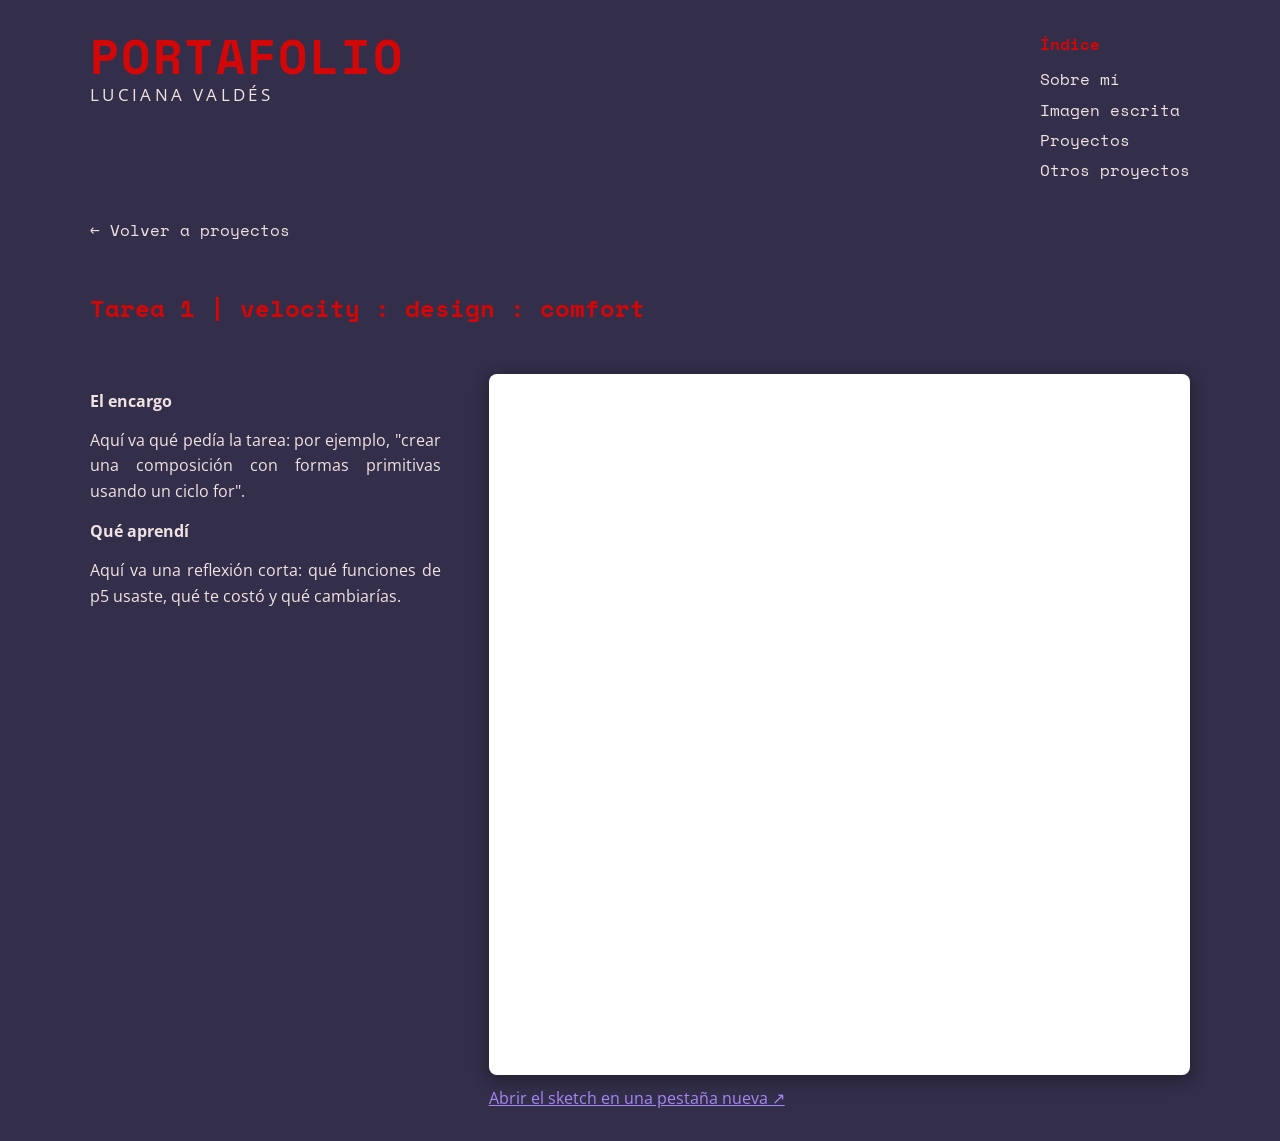
==== tareas/tarea1.html @ fdceca78 "Primera version del portafolio" ====
<!DOCTYPE html>
<html lang="es">

<head>
    <meta charset="UTF-8">
    <meta name="viewport" content="width=device-width, initial-scale=1.0">
    <title>Tarea 1 | Portafolio Luciana Valdés</title>
    <!-- "../" sube una carpeta: estamos en /tareas, y style.css está en la raíz -->
    <link rel="stylesheet" href="../style.css">
</head>

<body>

    <!-- Encabezado: el mismo título del index, para que se sienta parte del mismo sitio -->
    <header>
        <h1>
            Portafolio
            <span class="autora">Luciana Valdés</span>
        </h1>

        <!-- Mismo índice del inicio, pero con "../index.html" delante:
             primero vuelve a la página principal y después baja a la sección -->
        <nav class="indice">
            <h2>Índice</h2>
            <ul>
                <li><a href="../index.html#sobre-mi">Sobre mí</a></li>
                <li><a href="../index.html#imagen-escrita">Imagen escrita</a></li>
                <li><a href="../index.html#proyectos">Proyectos</a></li>
                <li><a href="../index.html#otros-proyectos">Otros proyectos</a></li>
            </ul>
        </nav>
    </header>

    <!-- main = el contenido principal y único de esta página -->
    <main class="tarea">

        <!-- Enlace de vuelta al inicio (también usa "../") -->
        <a class="volver" href="../index.html">← Volver a proyectos</a>

        <h2>Tarea 1 | velocity : design : comfort</h2>

        <!-- Sección 1: texto sobre el encargo -->
        <section class="tarea-info">
            <h3>El encargo</h3>
            <p>
                Aquí va qué pedía la tarea: por ejemplo, "crear una composición con formas
                primitivas usando un ciclo for".
            </p>

            <h3>Qué aprendí</h3>
            <p>
                Aquí va una reflexión corta: qué funciones de p5 usaste, qué te costó
                y qué cambiarías.
            </p>
        </section>

        <!-- Sección 2: el sketch embebido -->
        <section class="tarea-sketch">
            <!--
                iframe = una "ventana" que muestra otra página dentro de esta.
                El src se obtiene en el editor de p5: Share → Embed (o Present / Full Screen).
                title describe el contenido para lectores de pantalla.
            -->
            <iframe src="https://editor.p5js.org/luciana.valdes.r/full/QO-Udopag" title="Sketch de p5.js: velocity : design : comfort">
            </iframe>

            <!-- Enlace alternativo por si el iframe no carga -->
            <a href="https://editor.p5js.org/luciana.valdes.r/full/QO-Udopag" target="_blank">
                Abrir el sketch en una pestaña nueva ↗
            </a>
        </section>

    </main>

</body>

</html>
---- style.css ----
@import url('https://fonts.googleapis.com/css2?family=Space+Mono:ital,wght@0,400;0,700;1,400;1,700&display=swap');
@import url('https://fonts.googleapis.com/css2?family=Open+Sans:ital,wght@0,300..800;1,300..800&display=swap');

/* --- Estilos Generales --- */
html {
    scroll-behavior: smooth; /* Los links del índice bajan suave en vez de saltar */
}

body {
    font-family: sans-serif;
    max-width: 1100px; /* En pantallas muy anchas el contenido no se estira de más */
    margin: 0 auto; /* auto a los lados = centrado */
    padding: 2em 70px;
    background-color: #332e49;
    color: #f0e3e3;
}


h1, h2 {
    font-family: 'Space Mono';
    color: #d30707;
}

h3{
    font-family: 'Open Sans';
    font-size: 1em;
}

p {
    font-family: 'Open Sans';
    line-height: 1.6;
    text-align: justify;
}


/* --- Encabezado: título a la izquierda, índice a la derecha --- */
header {
    display: flex;
    justify-content: space-between; /* Empuja los dos hijos a los extremos */
    align-items: flex-start;
    gap: 2em;
    padding-bottom: 2em;
}

header h1 {
    margin: 0;
    font-size: 3em;
    line-height: 1;
    text-transform: uppercase;
    letter-spacing: 0.05em;
}

.autora {
    display: block; /* El span es "inline": así baja a su propia línea */
    margin-top: 0.4em;
    font-family: 'Open Sans';
    font-size: 0.35em;
    font-weight: 400;
    letter-spacing: 0.2em;
    color: #f0e3e3;
}

.indice h2 {
    margin: 0 0 0.5em;
    font-size: 1em;
}

.indice ul {
    list-style: none; /* Quita los puntos de la lista */
    margin: 0;
    padding: 0;
}

.indice a {
    display: inline-block;
    padding: 0.2em 0;
    font-family: 'Space Mono';
    color: #f0e3e3;
    text-decoration: none;
    transition: color 0.2s, transform 0.2s;
}

.indice a:hover {
    color: #a588f4;
    transform: translateX(6px); /* Se corre un poco a la derecha */
}


/* --- Secciones --- */
.seccion {
    padding: 2em 0;
    border-top: 1px solid rgba(240, 227, 227, 0.2); /* Línea suave que separa secciones */
    scroll-margin-top: 1em; /* Deja aire arriba al llegar desde el índice */
}

/* Placeholder: recuadro punteado que marca dónde va una imagen */
.placeholder {
    display: flex;
    justify-content: center;
    align-items: center;
    border: 2px dashed rgba(240, 227, 227, 0.5);
    border-radius: 8px;
    color: rgba(240, 227, 227, 0.7);
    font-family: 'Space Mono';
    text-align: center;
}

/* Sobre mí: texto | foto */
.sobre-mi-contenido {
    display: grid;
    grid-template-columns: 2fr 1fr;
    gap: 3em;
    align-items: center;
}

.placeholder.foto {
    aspect-ratio: 1 / 1; /* Cuadrada, como en el boceto */
}

/* Imagen escrita: dos columnas de texto */
.dos-columnas {
    display: grid;
    grid-template-columns: 1fr 1fr;
    gap: 3em;
}


/* --- Galería de Proyectos --- */
.galeria {
    display: grid;
    /* Define 3 columnas de igual tamaño: 6 cartas = 2 filas de 3 */
    grid-template-columns: repeat(3, 1fr);
    gap: 1.5em; /* Espacio entre las tarjetas */
    max-width: 760px; /* Así las cartas 5:7 no quedan gigantes */
    margin: 0 auto; /* auto a los lados reparte el espacio sobrante: la galería queda centrada */
}


/* --- Otros proyectos --- */
.otros-galeria {
    display: grid;
    grid-template-columns: repeat(3, 1fr);
    gap: 1.5em;
}

.otro-proyecto a {
    display: block;
    color: inherit;
    text-decoration: none;
    transition: transform 0.3s;
}

.otro-proyecto a:hover {
    transform: translateY(-6px); /* Se levanta un poco */
}

.otro-proyecto .placeholder {
    aspect-ratio: 4 / 3;
    transition: border-color 0.3s, background-color 0.3s;
}

.otro-proyecto a:hover .placeholder {
    border-color: #a588f4;
    background-color: rgba(165, 136, 244, 0.1);
}

.otro-proyecto h3 {
    margin: 0.6em 0 0;
}

/* Botón a la wiki general (es un link con forma de botón) */
.boton {
    display: inline-block;
    margin-top: 2em;
    padding: 15px 45px;
    border-radius: 50px;
    background-color: #a588f4;
    color: #000;
    font-family: 'Space Mono';
    text-decoration: none;
    transition: background-color 0.2s, color 0.2s;
}

.boton:hover {
    background-color: #000;
    color: white;
}

/* --- Tarjetas Individuales (cartas que se dan vuelta) --- */
.tarjeta {
    /* "Distancia de la cámara": sin esto el giro se ve plano, no en 3D */
    perspective: 800px;
    /* OJO: aquí no puede ir overflow: hidden, porque aplana el efecto 3D */
}

.tarjeta a {
    /* El ancla es la carta que gira, con sus dos caras adentro */
    display: grid; /* Grid para apilar las dos caras en la misma celda */
    width: 100%;
    /* Misma proporción que "back card.png" (750 x 1050 px = 5:7): el alto se calcula solo a partir del ancho */
    aspect-ratio: 5 / 7;
    text-decoration: none;
    color: inherit;
    transform-style: preserve-3d; /* Los hijos (las caras) viven en el mismo espacio 3D */
    transition: transform 0.6s ease-in-out;
    /* OJO: aquí tampoco puede ir filter, porque también aplana el efecto 3D */
}

/* La clase "volteada" la pone y la quita script.js (al pasar el mouse, y 3s después de quitarlo).
   CSS no puede "recordar" que el mouse pasó: por eso ese tiempo lo lleva JavaScript */
.tarjeta.volteada a {
    transform: rotateY(180deg);
}

/* Lo común a las dos caras */
.cara {
    grid-area: 1 / 1; /* Ambas caras en la fila 1, columna 1: una encima de la otra */
    background-color: rgb(255, 255, 255);
    border-radius: 8px;
    box-shadow: 0 2px 5px rgba(0,0,0,0.1);
    overflow: hidden; /* Ahora sí: recorta la imagen dentro de cada cara */
    backface-visibility: hidden; /* Cuando una cara queda de espaldas, no se ve */
    -webkit-backface-visibility: hidden; /* Lo mismo para Safari */
}

/* Dorso: lo que se ve con la carta boca abajo (igual en todas, como un mazo real).
   Está vacío en el HTML: se estira para llenar la celda, cuyo tamaño viene del aspect-ratio del ancla */
.dorso {
    /* Imagen del dorso. La ruta es relativa a style.css, no al HTML.
       Va entre comillas porque el nombre del archivo tiene un espacio */
    background-image: url("assets/back card.png");
    background-size: cover; /* Llena toda la cara, recortando lo que sobre */
    background-position: center;
    border: 4px solid white;
}

/* Frente: parte girado, de espaldas, y queda de frente cuando el ancla gira otros 180° */
.frente {
    transform: rotateY(180deg);
    position: relative; /* Punto de referencia para el título con position: absolute */
}

.tarjeta img {
    /* La imagen ocupa la carta completa. Como también es 5:7, cover no recorta nada */
    width: 100%;
    height: 100%;
    object-fit: cover;
    display: block; /* Elimina espacios en blanco debajo de la imagen */
}

.tarjeta h3 {
    /* El título "flota" sobre la imagen, pegado abajo */
    position: absolute;
    left: 0;
    right: 0;
    bottom: 0;
    margin: 0;
    padding: 2em 0.6em 0.6em; /* Aire a los lados: los nombres largos ocupan dos líneas */
    text-align: center;
    color: white;
    /* Degradado de transparente a negro: oscurece solo la parte baja para que el texto se lea */
    background: linear-gradient(transparent, rgba(0,0,0,0.8));
    text-shadow: 0 1px 3px rgba(0,0,0,0.6);
}

/* "Tarea 1", "Encargo Final"...: etiqueta pequeña sobre el nombre */
.tarjeta h3 .etiqueta {
    display: block;
    font-family: 'Space Mono';
    font-size: 0.75em;
    font-weight: 400;
    letter-spacing: 0.1em;
    text-transform: uppercase;
    opacity: 0.8;
}


/* --- Pantallas táctiles (sin mouse no hay hover): las cartas ya parten dadas vuelta --- */
@media (hover: none) {
    .tarjeta a {
        transform: rotateY(180deg);
    }
}


/* --- Página de tarea (tareas/tareaN.html) --- */
.tarea {
    display: grid;
    /* Columna de texto angosta + columna ancha para el sketch */
    grid-template-columns: 1fr 2fr;
    gap: 3em;
}

.tarea .volver,
.tarea h2 {
    /* Ocupan las dos columnas completas (de la línea 1 a la última) */
    grid-column: 1 / -1;
    margin: 0;
}

.volver {
    font-family: 'Space Mono';
    color: #f0e3e3; /* Mismo color claro del texto, para que se lea sobre el fondo oscuro */
    text-decoration: none;
    transition: color 0.2s;
}

.volver:hover {
    color: #a588f4;
}

.tarea-info p {
    font-family: 'Open Sans';
    line-height: 1.6;
}

.tarea-sketch iframe {
    width: 100%;
    aspect-ratio: 1 / 1; /* Mantiene el iframe cuadrado aunque cambie el ancho */
    border: none;
    border-radius: 8px;
    box-shadow: 0 4px 16px rgba(0,0,0,0.4); /* Sombra más fuerte: sobre fondo oscuro la suave no se notaba */
    background-color: white;
}

.tarea-sketch a {
    display: inline-block;
    margin-top: 0.5em;
    font-family: 'Open Sans';
    color: #a588f4; /* Morado del sitio: se lee sobre el fondo oscuro y se reconoce como link */
}

.tarea-sketch a:hover {
    color: #f0e3e3;
}

/* Página de tarea en una sola columna (texto arriba, sketch abajo) */
.tarea-ancha {
    grid-template-columns: 1fr;
}

/* Sketch de tamaño fijo: usa el width y height del HTML en vez de 100% y cuadrado */
.sketch-fijo {
    overflow-x: auto; /* En pantallas angostas se desplaza de lado en vez de cortarse */
}

.sketch-fijo iframe {
    width: 800px;
    height: 842px;
    aspect-ratio: auto;
    display: block;
}


/* --- Media Query para pantallas pequeñas --- */
@media (max-width: 900px) {
    
    /* Ajusta los márgenes del body para aprovechar el espacio */
    body {
        padding: 1em 20px;
    }

    /* El índice baja y queda debajo del título */
    header {
        flex-direction: column;
    }

    header h1 {
        font-size: 2.2em;
    }

    /* Sobre mí e Imagen escrita pasan a una columna */
    .sobre-mi-contenido,
    .dos-columnas {
        grid-template-columns: 1fr;
    }

    .placeholder.foto {
        max-width: 300px;
    }

    .otros-galeria {
        grid-template-columns: repeat(2, 1fr);
    }

    /* La galería pasa a 2 columnas: con 1 sola, cada carta 5:7 quedaría altísima */
    .galeria {
        grid-template-columns: repeat(2, 1fr);
    }

    /* La página de tarea también pasa a una columna: texto arriba, sketch abajo */
    .tarea {
        grid-template-columns: 1fr;
    }
}
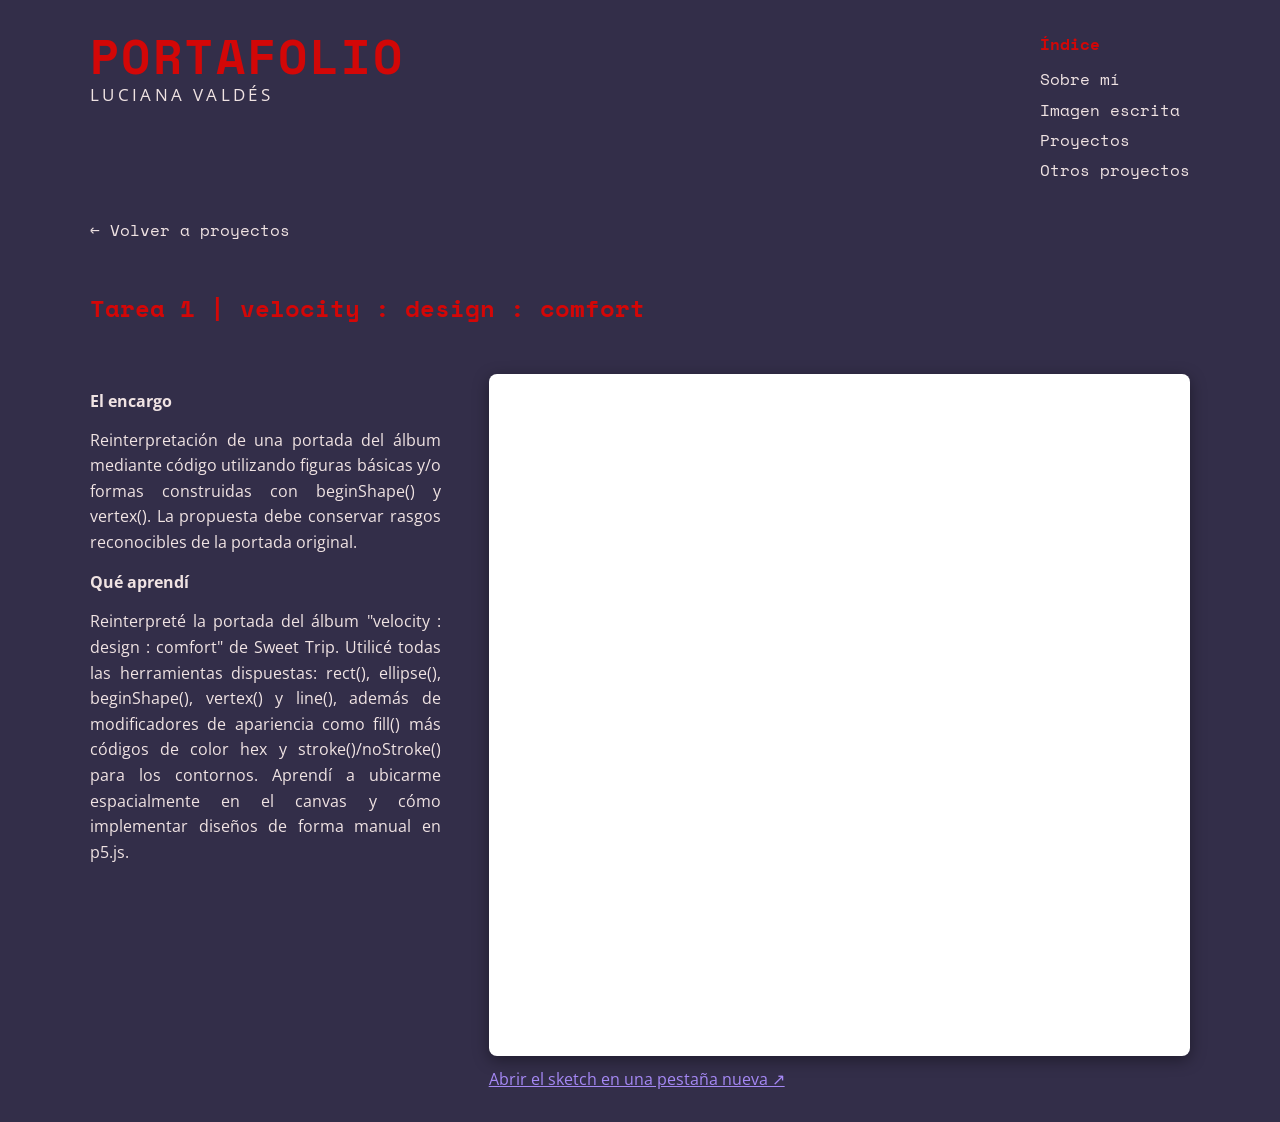
==== commit 94f96d35: "Avance en el texto" ====
--- a/tareas/tarea1.html
+++ b/tareas/tarea1.html
@@ -43,14 +43,15 @@
         <section class="tarea-info">
             <h3>El encargo</h3>
             <p>
-                Aquí va qué pedía la tarea: por ejemplo, "crear una composición con formas
-                primitivas usando un ciclo for".
+                Reinterpretación de una portada del álbum mediante código utilizando figuras básicas 
+                y/o formas construidas con beginShape() y vertex(). La propuesta debe conservar rasgos reconocibles de la portada original. 
             </p>
 
             <h3>Qué aprendí</h3>
             <p>
-                Aquí va una reflexión corta: qué funciones de p5 usaste, qué te costó
-                y qué cambiarías.
+                Reinterpreté la portada del álbum "velocity : design : comfort" de Sweet Trip. Utilicé todas las herramientas dispuestas: rect(), ellipse(), beginShape(), vertex() y line(), además de modificadores de apariencia 
+                como fill() más códigos de color hex y stroke()/noStroke() para los contornos. Aprendí a ubicarme espacialmente en el canvas y cómo implementar
+                diseños de forma manual en p5.js.
             </p>
         </section>
 
@@ -61,7 +62,7 @@
                 El src se obtiene en el editor de p5: Share → Embed (o Present / Full Screen).
                 title describe el contenido para lectores de pantalla.
             -->
-            <iframe src="https://editor.p5js.org/luciana.valdes.r/full/QO-Udopag" title="Sketch de p5.js: velocity : design : comfort">
+            <iframe src="https://editor.p5js.org/luciana.valdes.r/full/QO-Udopag" width="640" height="682" title="Sketch de p5.js: velocity : design : comfort">
             </iframe>
 
             <!-- Enlace alternativo por si el iframe no carga -->
--- a/style.css
+++ b/style.css
@@ -141,6 +141,8 @@
     display: grid;
     grid-template-columns: repeat(3, 1fr);
     gap: 1.5em;
+    max-width: 580px; /* Más angosta que la galería de cartas (760px): cada foto queda más chica que una carta */
+    margin: 0 auto; /* Centrada, igual que la galería de cartas */
 }
 
 .otro-proyecto a {
@@ -154,14 +156,21 @@
     transform: translateY(-6px); /* Se levanta un poco */
 }
 
-.otro-proyecto .placeholder {
-    aspect-ratio: 4 / 3;
-    transition: border-color 0.3s, background-color 0.3s;
-}
-
-.otro-proyecto a:hover .placeholder {
-    border-color: #a588f4;
-    background-color: rgba(165, 136, 244, 0.1);
+.otro-proyecto img {
+    display: block;
+    width: 100%;
+    /* Las 3 fotos tienen proporciones distintas: todas quedan en 3:4 (vertical) y cover recorta lo que sobra */
+    aspect-ratio: 3 / 4;
+    object-fit: cover;
+    border-radius: 8px;
+    box-shadow: 0 4px 12px rgba(0,0,0,0.4);
+    filter: grayscale(40%); /* Algo apagadas en reposo... */
+    transition: filter 0.3s, box-shadow 0.3s;
+}
+
+.otro-proyecto a:hover img {
+    filter: grayscale(0%); /* ...y a todo color al pasar el mouse */
+    box-shadow: 0 8px 20px rgba(0,0,0,0.5), 0 0 0 3px #a588f4; /* Sombra + contorno morado */
 }
 
 .otro-proyecto h3 {
@@ -275,6 +284,68 @@
 }
 
 
+/* --- Control de música (fijo en la esquina inferior derecha) --- */
+.control-musica {
+    position: fixed; /* Queda en el mismo lugar de la pantalla aunque se haga scroll */
+    right: 24px;
+    bottom: 24px;
+    z-index: 10; /* Por encima de las cartas */
+    display: flex;
+    align-items: center;
+    gap: 10px;
+}
+
+/* Slider de volumen: escondido (ancho 0 y transparente) hasta que el mouse entra al control */
+.volumen-musica {
+    width: 0;
+    opacity: 0;
+    margin: 0;
+    accent-color: #a588f4; /* Color del slider sin tener que dibujarlo a mano */
+    cursor: pointer;
+    transition: width 0.3s ease, opacity 0.3s ease;
+}
+
+/* El hover va en el contenedor (botón + slider): así el slider no desaparece al moverse hacia él.
+   :has(:focus-visible) lo muestra también al llegar con la tecla Tab, pero no lo deja
+   "pegado" abierto después de usarlo con el mouse (eso pasaría con :focus-within) */
+.control-musica:hover .volumen-musica,
+.control-musica:has(:focus-visible) .volumen-musica {
+    width: 120px;
+    opacity: 1;
+}
+
+.boton-musica {
+    flex-shrink: 0; /* El botón nunca se achica cuando aparece el slider */
+    width: 52px;
+    height: 52px;
+    border: none;
+    border-radius: 50%; /* Círculo */
+    background-color: #a588f4;
+    color: #000;
+    font-size: 1.5em;
+    cursor: pointer;
+    box-shadow: 0 4px 12px rgba(0,0,0,0.4);
+    opacity: 0.6; /* Pausado: más apagado */
+    transition: opacity 0.3s, transform 0.2s;
+}
+
+.boton-musica:hover {
+    opacity: 1;
+    transform: scale(1.1);
+}
+
+/* Sonando: color pleno y un "latido" suave que se repite */
+.boton-musica.sonando {
+    opacity: 1;
+    animation: latido 1.6s ease-in-out infinite;
+}
+
+@keyframes latido {
+    0%, 100% { box-shadow: 0 4px 12px rgba(0,0,0,0.4), 0 0 0 0 rgba(165, 136, 244, 0.6); }
+    50%      { box-shadow: 0 4px 12px rgba(0,0,0,0.4), 0 0 0 12px rgba(165, 136, 244, 0); }
+}
+
+
 /* --- Pantallas táctiles (sin mouse no hay hover): las cartas ya parten dadas vuelta --- */
 @media (hover: none) {
     .tarjeta a {
@@ -379,8 +450,9 @@
         max-width: 300px;
     }
 
+    /* Otros proyectos se mantiene en 3 columnas: así sigue siendo más chico que las cartas (que van en 2) */
     .otros-galeria {
-        grid-template-columns: repeat(2, 1fr);
+        gap: 0.8em;
     }
 
     /* La galería pasa a 2 columnas: con 1 sola, cada carta 5:7 quedaría altísima */
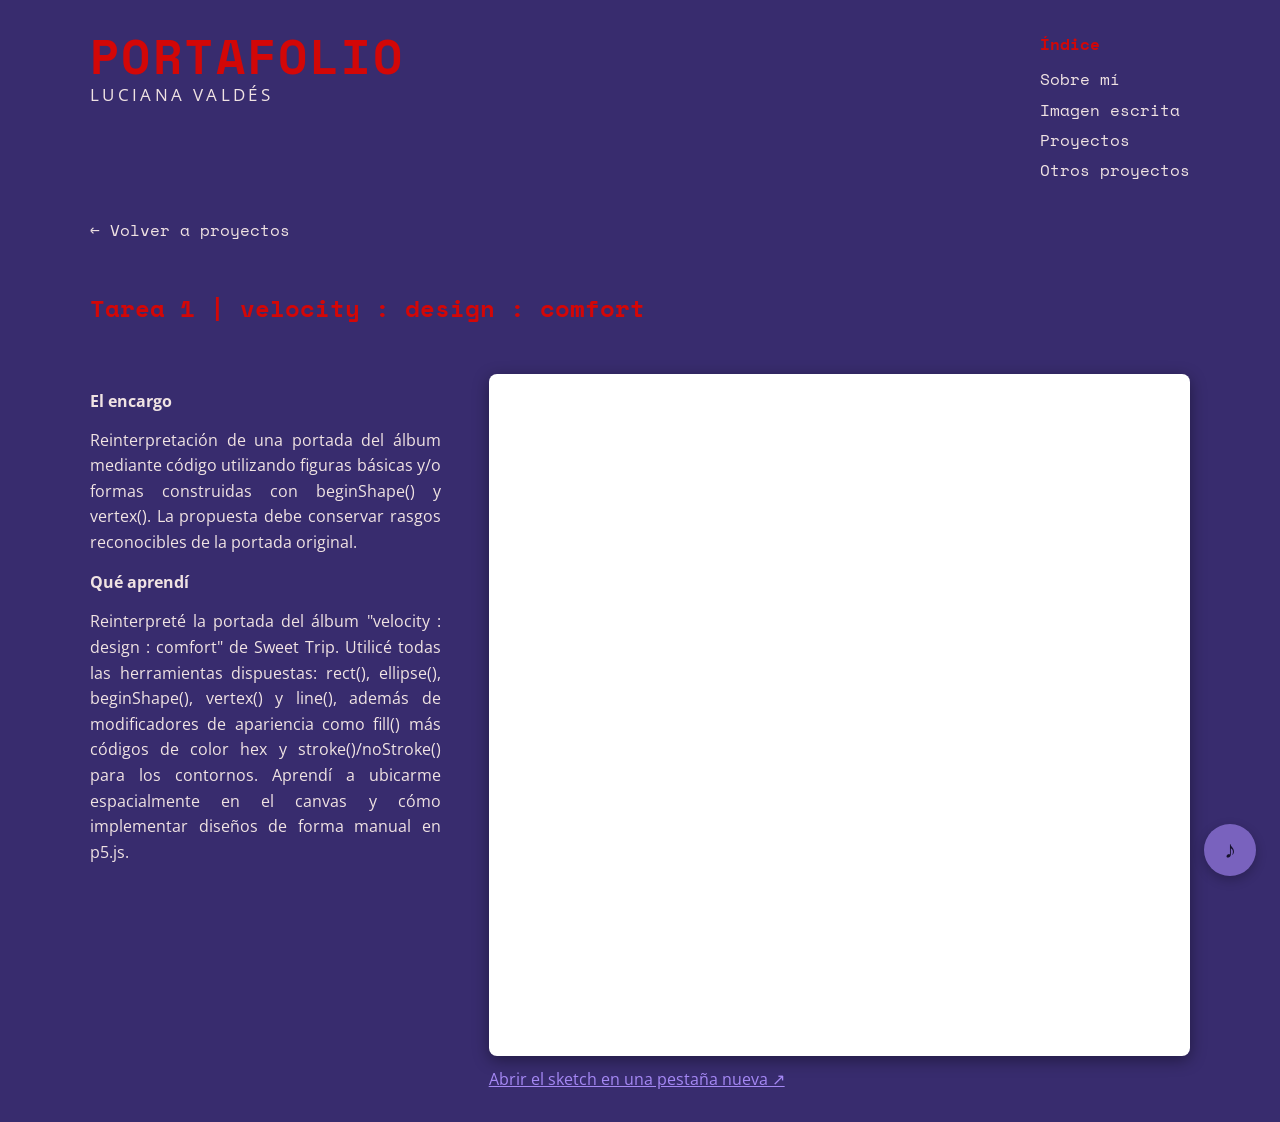
==== commit 818294d1: "Implementar navegación fluida SPA para música continua e ininterrumpida" ====
--- a/tareas/tarea1.html
+++ b/tareas/tarea1.html
@@ -73,6 +73,20 @@
 
     </main>
 
+    <!-- Música de fondo: permanece en el DOM y se sincroniza -->
+    <audio id="musica" src="../assets/Make Winter a Driving Song - Cerberus Shoal.mp3" loop preload="auto"></audio>
+
+    <!-- Control fijo de la música: botón para pausar/reanudar y, al pasar el mouse, el volumen -->
+    <div id="control-musica" class="control-musica">
+        <input id="volumen-musica" class="volumen-musica" type="range" min="0" max="1" step="0.05"
+            value="0.4" aria-label="Volumen de la música">
+        <button id="boton-musica" class="boton-musica" type="button" aria-pressed="false"
+            aria-label="Reproducir música" title="Make Winter a Driving Song - Cerberus Shoal">♪</button>
+    </div>
+
+    <!-- JavaScript para interactividad y navegación fluida -->
+    <script src="../script.js"></script>
+
 </body>
 
 </html>
--- a/style.css
+++ b/style.css
@@ -11,7 +11,7 @@
     max-width: 1100px; /* En pantallas muy anchas el contenido no se estira de más */
     margin: 0 auto; /* auto a los lados = centrado */
     padding: 2em 70px;
-    background-color: #332e49;
+    background-color: #382c6e;
     color: #f0e3e3;
 }
 
@@ -464,4 +464,11 @@
     .tarea {
         grid-template-columns: 1fr;
     }
-}+}
+
+
+/* Transición suave de contenido para la navegación fluida */
+::view-transition-old(root),
+::view-transition-new(root) {
+    animation-duration: 0.25s;
+}
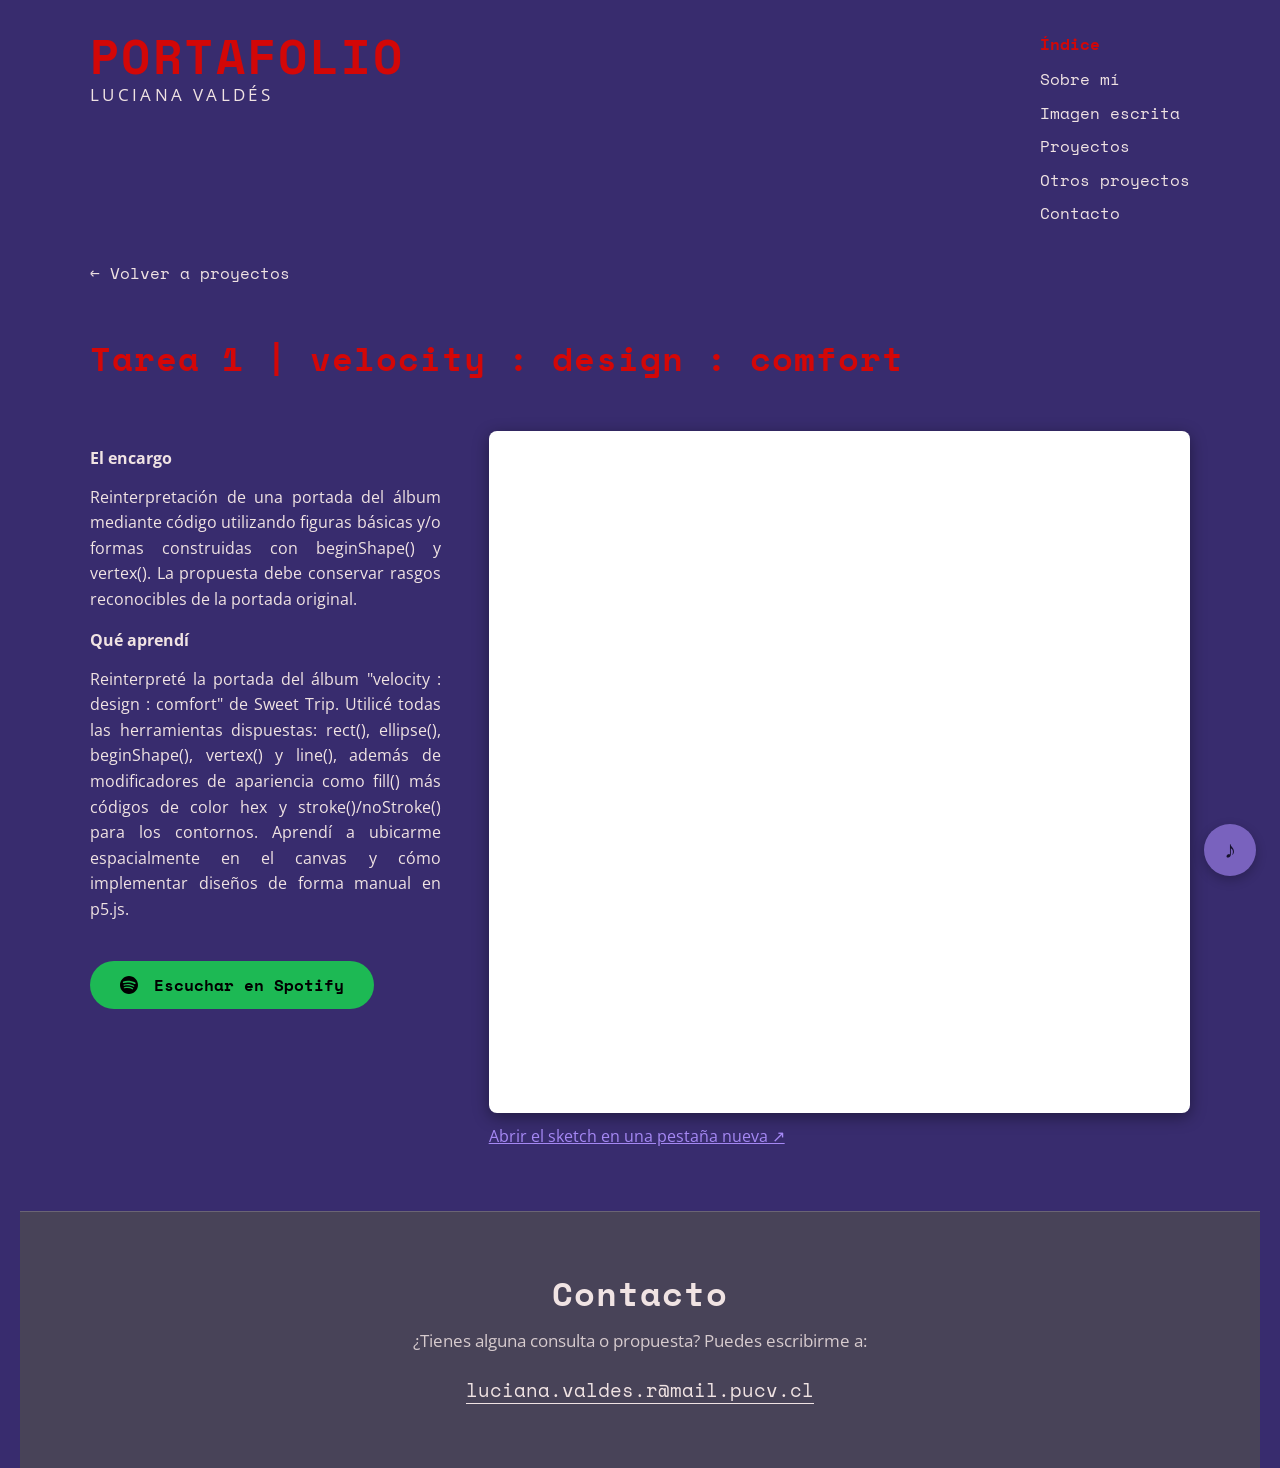
==== commit fda71b38: "Navegación fluida instantánea en Proyectos, cabecera animada, pie de contacto, títulos mayores y Spo" ====
--- a/tareas/tarea1.html
+++ b/tareas/tarea1.html
@@ -27,6 +27,7 @@
                 <li><a href="../index.html#imagen-escrita">Imagen escrita</a></li>
                 <li><a href="../index.html#proyectos">Proyectos</a></li>
                 <li><a href="../index.html#otros-proyectos">Otros proyectos</a></li>
+                <li><a href="../index.html#contacto">Contacto</a></li>
             </ul>
         </nav>
     </header>
@@ -53,6 +54,12 @@
                 como fill() más códigos de color hex y stroke()/noStroke() para los contornos. Aprendí a ubicarme espacialmente en el canvas y cómo implementar
                 diseños de forma manual en p5.js.
             </p>
+
+            <!-- Botón de Spotify -->
+            <a class="boton boton-spotify" href="https://open.spotify.com/intl-es/track/4JDdbnKobkyn7j2o76D1mV?si=034f3560dcc04a93" target="_blank" rel="noopener noreferrer">
+                <svg width="18" height="18" viewBox="0 0 24 24" fill="currentColor" aria-hidden="true" style="vertical-align: middle; margin-right: 8px;"><path d="M12 0C5.4 0 0 5.4 0 12s5.4 12 12 12 12-5.4 12-12S18.66 0 12 0zm5.521 17.34c-.24.359-.66.48-1.021.24-2.82-1.74-6.36-2.101-10.561-1.141-.418.122-.779-.179-.899-.539-.12-.421.18-.78.54-.9 4.56-1.021 8.52-.6 11.64 1.32.42.18.479.659.301 1.02zm1.44-3.3c-.301.42-.841.6-1.262.3-3.239-1.98-8.159-2.58-11.939-1.38-.479.12-1.02-.12-1.14-.6-.12-.48.12-1.021.6-1.141C9.6 9.9 15 10.561 18.72 12.84c.361.181.54.78.241 1.2zm.12-3.36C15.24 8.4 8.82 8.16 5.16 9.301c-.6.179-1.2-.181-1.38-.721-.18-.601.18-1.2.72-1.381 4.26-1.26 11.28-1.02 15.721 1.621.539.3.719 1.02.419 1.56-.299.421-1.02.599-1.559.3z"/></svg>
+                Escuchar en Spotify
+            </a>
         </section>
 
         <!-- Sección 2: el sketch embebido -->
@@ -73,6 +80,15 @@
 
     </main>
 
+    <!-- Pie de página: franja de contacto -->
+    <footer id="contacto" class="pie-pagina">
+        <div class="contacto-contenido">
+            <h2>Contacto</h2>
+            <p>¿Tienes alguna consulta o propuesta? Puedes escribirme a:</p>
+            <a class="correo-contacto" href="mailto:luciana.valdes.r@mail.pucv.cl">luciana.valdes.r@mail.pucv.cl</a>
+        </div>
+    </footer>
+
     <!-- Música de fondo: permanece en el DOM y se sincroniza -->
     <audio id="musica" src="../assets/Make Winter a Driving Song - Cerberus Shoal.mp3" loop preload="auto"></audio>
 
--- a/style.css
+++ b/style.css
@@ -40,6 +40,10 @@
     align-items: flex-start;
     gap: 2em;
     padding-bottom: 2em;
+    position: sticky;
+    top: 0;
+    z-index: 990;
+    transition: all 0.35s cubic-bezier(0.16, 1, 0.3, 1);
 }
 
 header h1 {
@@ -48,6 +52,7 @@
     line-height: 1;
     text-transform: uppercase;
     letter-spacing: 0.05em;
+    transition: font-size 0.35s ease;
 }
 
 .autora {
@@ -58,17 +63,27 @@
     font-weight: 400;
     letter-spacing: 0.2em;
     color: #f0e3e3;
+    transition: all 0.35s ease;
+}
+
+.indice {
+    transition: all 0.35s ease;
 }
 
 .indice h2 {
     margin: 0 0 0.5em;
     font-size: 1em;
+    transition: opacity 0.3s ease;
 }
 
 .indice ul {
     list-style: none; /* Quita los puntos de la lista */
     margin: 0;
     padding: 0;
+    display: flex;
+    flex-direction: column;
+    gap: 0.2em;
+    transition: all 0.35s ease;
 }
 
 .indice a {
@@ -85,12 +100,68 @@
     transform: translateX(6px); /* Se corre un poco a la derecha */
 }
 
+/* --- Cabecera compacta flotante animada al hacer scroll --- */
+header.compacto {
+    align-items: center;
+    background-color: rgba(59, 56, 70, 0.94);
+    backdrop-filter: blur(12px);
+    -webkit-backdrop-filter: blur(12px);
+    margin: -2em -70px 1.5em -70px;
+    padding: 0.7em 70px;
+    border-bottom: 1px solid rgba(240, 227, 227, 0.15);
+    box-shadow: 0 4px 25px rgba(0, 0, 0, 0.25);
+}
+
+header.compacto h1 {
+    font-size: 1.4em;
+    display: flex;
+    align-items: baseline;
+    gap: 0.5em;
+}
+
+header.compacto .autora {
+    display: inline;
+    font-size: 0.55em;
+    margin-top: 0;
+    letter-spacing: 0.1em;
+    opacity: 0.85;
+}
+
+header.compacto .indice h2 {
+    display: none;
+}
+
+header.compacto .indice ul {
+    flex-direction: row;
+    gap: 1.4em;
+    align-items: center;
+}
+
+header.compacto .indice a {
+    padding: 0.3em 0.2em;
+    font-size: 0.85em;
+}
+
+header.compacto .indice a:hover {
+    transform: translateY(-2px);
+}
+
 
 /* --- Secciones --- */
 .seccion {
-    padding: 2em 0;
+    padding: 2.5em 0;
     border-top: 1px solid rgba(240, 227, 227, 0.2); /* Línea suave que separa secciones */
-    scroll-margin-top: 1em; /* Deja aire arriba al llegar desde el índice */
+    scroll-margin-top: 5em; /* Deja aire arriba para no chocar con la cabecera compacta */
+}
+
+/* Títulos de cada apartado / sección con mayor tamaño y presencia */
+.seccion h2,
+.tarea h2,
+.pie-pagina h2 {
+    font-size: 2.1em;
+    letter-spacing: 0.03em;
+    margin-top: 0;
+    margin-bottom: 0.8em;
 }
 
 /* Placeholder: recuadro punteado que marca dónde va una imagen */
@@ -193,6 +264,30 @@
 .boton:hover {
     background-color: #000;
     color: white;
+}
+
+/* Botón de Spotify en Tarea 1 */
+.boton-spotify {
+    display: inline-flex;
+    align-items: center;
+    gap: 8px;
+    margin-top: 1.4em;
+    padding: 12px 30px;
+    background-color: #1DB954;
+    color: #000;
+    font-weight: 700;
+    transition: transform 0.2s, box-shadow 0.2s, background-color 0.2s;
+}
+
+.boton-spotify svg {
+    flex-shrink: 0;
+}
+
+.boton-spotify:hover {
+    background-color: #1ed760;
+    color: #000;
+    transform: translateY(-2px);
+    box-shadow: 0 4px 15px rgba(29, 185, 84, 0.4);
 }
 
 /* --- Tarjetas Individuales (cartas que se dan vuelta) --- */
@@ -464,8 +559,67 @@
     .tarea {
         grid-template-columns: 1fr;
     }
-}
-
+
+    header.compacto {
+        margin: -1em -20px 1em -20px;
+        padding: 0.6em 20px;
+        flex-direction: column;
+        align-items: flex-start;
+        gap: 0.5em;
+    }
+
+    header.compacto .indice ul {
+        flex-wrap: wrap;
+        gap: 0.8em;
+    }
+
+    .pie-pagina {
+        margin: 3em -20px -1em -20px;
+        padding: 2.5em 20px;
+    }
+}
+
+/* --- Pie de página / Contacto --- */
+.pie-pagina {
+    margin: 4em -70px -2em -70px;
+    padding: 3.5em 70px 4em 70px;
+    background-color: #484358; /* Tono armónico más claro que el fondo #3b3846 */
+    border-top: 1px solid rgba(240, 227, 227, 0.2);
+    text-align: center;
+}
+
+.pie-pagina .contacto-contenido {
+    max-width: 700px;
+    margin: 0 auto;
+}
+
+.pie-pagina h2 {
+    margin: 0 0 0.3em;
+    color: #f0e3e3;
+}
+
+.pie-pagina p {
+    font-family: 'Open Sans';
+    color: rgba(240, 227, 227, 0.85);
+    margin: 0 0 1.2em;
+    font-size: 1.05em;
+    text-align: center;
+}
+
+.correo-contacto {
+    display: inline-block;
+    font-family: 'Space Mono';
+    font-size: 1.2em;
+    color: #f0e3e3;
+    text-decoration: underline;
+    text-underline-offset: 6px;
+    transition: color 0.2s, transform 0.2s;
+}
+
+.correo-contacto:hover {
+    color: #a588f4;
+    transform: translateY(-2px);
+}
 
 /* Transición suave de contenido para la navegación fluida */
 ::view-transition-old(root),
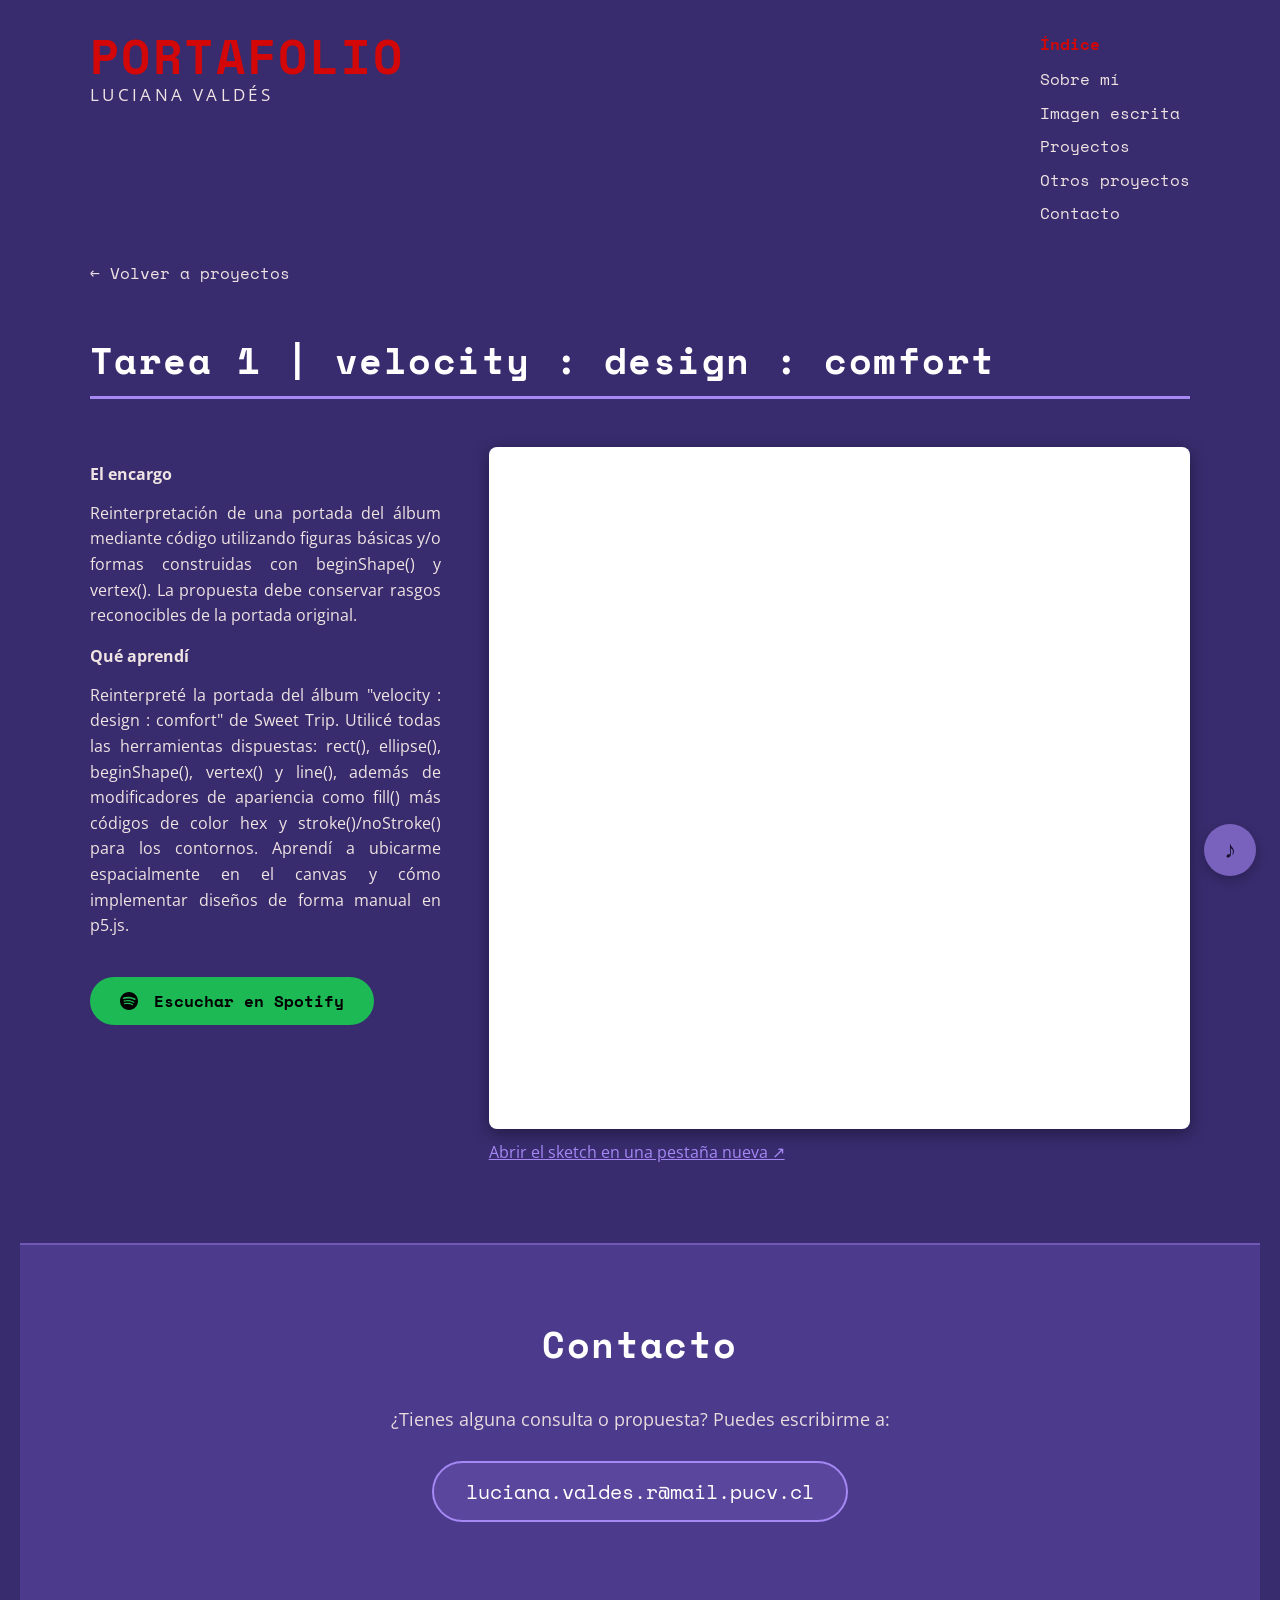
==== commit 76887152: "Implementar cabecera flotante animada horizontal, pie de contacto, títulos aumentados y cache-bustin" ====
--- a/tareas/tarea1.html
+++ b/tareas/tarea1.html
@@ -6,10 +6,26 @@
     <meta name="viewport" content="width=device-width, initial-scale=1.0">
     <title>Tarea 1 | Portafolio Luciana Valdés</title>
     <!-- "../" sube una carpeta: estamos en /tareas, y style.css está en la raíz -->
-    <link rel="stylesheet" href="../style.css">
+    <link rel="stylesheet" href="../style.css?v=20261026">
 </head>
 
 <body>
+
+    <!-- Cabecera flotante animada: aparece al bajar en la página con distribución horizontal -->
+    <nav id="cabecera-flotante" class="cabecera-flotante" aria-label="Navegación fija">
+        <div class="cabecera-flotante-contenido">
+            <a href="../index.html#top" class="logo-flotante">
+                Portafolio <span class="autora-flotante">Luciana Valdés</span>
+            </a>
+            <ul class="indice-flotante">
+                <li><a href="../index.html#sobre-mi">Sobre mí</a></li>
+                <li><a href="../index.html#imagen-escrita">Imagen escrita</a></li>
+                <li><a href="../index.html#proyectos">Proyectos</a></li>
+                <li><a href="../index.html#otros-proyectos">Otros proyectos</a></li>
+                <li><a href="../index.html#contacto">Contacto</a></li>
+            </ul>
+        </div>
+    </nav>
 
     <!-- Encabezado: el mismo título del index, para que se sienta parte del mismo sitio -->
     <header>
@@ -101,7 +117,7 @@
     </div>
 
     <!-- JavaScript para interactividad y navegación fluida -->
-    <script src="../script.js"></script>
+    <script src="../script.js?v=20261026"></script>
 
 </body>
 
--- a/style.css
+++ b/style.css
@@ -33,17 +33,13 @@
 }
 
 
-/* --- Encabezado: título a la izquierda, índice a la derecha --- */
+/* --- Encabezado principal: título a la izquierda, índice a la derecha --- */
 header {
     display: flex;
     justify-content: space-between; /* Empuja los dos hijos a los extremos */
     align-items: flex-start;
     gap: 2em;
     padding-bottom: 2em;
-    position: sticky;
-    top: 0;
-    z-index: 990;
-    transition: all 0.35s cubic-bezier(0.16, 1, 0.3, 1);
 }
 
 header h1 {
@@ -52,7 +48,6 @@
     line-height: 1;
     text-transform: uppercase;
     letter-spacing: 0.05em;
-    transition: font-size 0.35s ease;
 }
 
 .autora {
@@ -63,17 +58,11 @@
     font-weight: 400;
     letter-spacing: 0.2em;
     color: #f0e3e3;
-    transition: all 0.35s ease;
-}
-
-.indice {
-    transition: all 0.35s ease;
 }
 
 .indice h2 {
     margin: 0 0 0.5em;
     font-size: 1em;
-    transition: opacity 0.3s ease;
 }
 
 .indice ul {
@@ -83,7 +72,6 @@
     display: flex;
     flex-direction: column;
     gap: 0.2em;
-    transition: all 0.35s ease;
 }
 
 .indice a {
@@ -100,49 +88,87 @@
     transform: translateX(6px); /* Se corre un poco a la derecha */
 }
 
-/* --- Cabecera compacta flotante animada al hacer scroll --- */
-header.compacto {
+
+/* --- Cabecera flotante móvil: aparece con animación al bajar --- */
+.cabecera-flotante {
+    position: fixed;
+    top: 0;
+    left: 0;
+    width: 100%;
+    z-index: 995;
+    background-color: rgba(43, 33, 85, 0.94);
+    backdrop-filter: blur(14px);
+    -webkit-backdrop-filter: blur(14px);
+    border-bottom: 1px solid rgba(165, 136, 244, 0.25);
+    box-shadow: 0 4px 20px rgba(0, 0, 0, 0.35);
+    transform: translateY(-100%);
+    opacity: 0;
+    visibility: hidden;
+    transition: transform 0.35s cubic-bezier(0.16, 1, 0.3, 1), opacity 0.35s ease, visibility 0.35s;
+    pointer-events: none;
+}
+
+.cabecera-flotante.visible {
+    transform: translateY(0);
+    opacity: 1;
+    visibility: visible;
+    pointer-events: auto;
+}
+
+.cabecera-flotante-contenido {
+    max-width: 1100px;
+    margin: 0 auto;
+    padding: 0.75em 70px;
+    display: flex;
+    justify-content: space-between;
     align-items: center;
-    background-color: rgba(59, 56, 70, 0.94);
-    backdrop-filter: blur(12px);
-    -webkit-backdrop-filter: blur(12px);
-    margin: -2em -70px 1.5em -70px;
-    padding: 0.7em 70px;
-    border-bottom: 1px solid rgba(240, 227, 227, 0.15);
-    box-shadow: 0 4px 25px rgba(0, 0, 0, 0.25);
-}
-
-header.compacto h1 {
-    font-size: 1.4em;
+    gap: 1.5em;
+}
+
+.logo-flotante {
+    font-family: 'Space Mono';
+    font-size: 1.15em;
+    font-weight: 700;
+    color: #f0e3e3;
+    text-decoration: none;
+    text-transform: uppercase;
+    letter-spacing: 0.05em;
     display: flex;
     align-items: baseline;
     gap: 0.5em;
 }
 
-header.compacto .autora {
-    display: inline;
-    font-size: 0.55em;
-    margin-top: 0;
-    letter-spacing: 0.1em;
-    opacity: 0.85;
-}
-
-header.compacto .indice h2 {
-    display: none;
-}
-
-header.compacto .indice ul {
+.autora-flotante {
+    font-family: 'Open Sans';
+    font-size: 0.65em;
+    font-weight: 400;
+    letter-spacing: 0.15em;
+    color: rgba(240, 227, 227, 0.85);
+    text-transform: none;
+}
+
+.indice-flotante {
+    display: flex;
     flex-direction: row;
-    gap: 1.4em;
+    gap: 1.5em;
     align-items: center;
-}
-
-header.compacto .indice a {
-    padding: 0.3em 0.2em;
-    font-size: 0.85em;
-}
-
-header.compacto .indice a:hover {
+    list-style: none;
+    margin: 0;
+    padding: 0;
+}
+
+.indice-flotante a {
+    font-family: 'Space Mono';
+    font-size: 0.88em;
+    color: #f0e3e3;
+    text-decoration: none;
+    padding: 0.2em 0;
+    transition: color 0.2s, transform 0.2s;
+    display: inline-block;
+}
+
+.indice-flotante a:hover {
+    color: #a588f4;
     transform: translateY(-2px);
 }
 
@@ -158,10 +184,14 @@
 .seccion h2,
 .tarea h2,
 .pie-pagina h2 {
-    font-size: 2.1em;
-    letter-spacing: 0.03em;
+    font-size: 2.3em;
+    letter-spacing: 0.04em;
     margin-top: 0;
     margin-bottom: 0.8em;
+    color: #ffffff;
+    display: inline-block;
+    border-bottom: 3px solid #a588f4;
+    padding-bottom: 0.25em;
 }
 
 /* Placeholder: recuadro punteado que marca dónde va una imagen */
@@ -560,31 +590,30 @@
         grid-template-columns: 1fr;
     }
 
-    header.compacto {
-        margin: -1em -20px 1em -20px;
+    .cabecera-flotante-contenido {
         padding: 0.6em 20px;
         flex-direction: column;
         align-items: flex-start;
-        gap: 0.5em;
-    }
-
-    header.compacto .indice ul {
+        gap: 0.4em;
+    }
+
+    .indice-flotante {
         flex-wrap: wrap;
         gap: 0.8em;
     }
 
     .pie-pagina {
         margin: 3em -20px -1em -20px;
-        padding: 2.5em 20px;
+        padding: 3em 20px;
     }
 }
 
 /* --- Pie de página / Contacto --- */
 .pie-pagina {
-    margin: 4em -70px -2em -70px;
-    padding: 3.5em 70px 4em 70px;
-    background-color: #484358; /* Tono armónico más claro que el fondo #3b3846 */
-    border-top: 1px solid rgba(240, 227, 227, 0.2);
+    margin: 5em -70px -2em -70px;
+    padding: 4.5em 70px 5em 70px;
+    background-color: #4c3b8c; /* Franja armónica más clara que el fondo #382c6e */
+    border-top: 2px solid rgba(165, 136, 244, 0.4);
     text-align: center;
 }
 
@@ -594,31 +623,37 @@
 }
 
 .pie-pagina h2 {
-    margin: 0 0 0.3em;
-    color: #f0e3e3;
+    margin: 0 0 0.4em;
+    color: #ffffff;
+    border-bottom: none;
 }
 
 .pie-pagina p {
     font-family: 'Open Sans';
-    color: rgba(240, 227, 227, 0.85);
-    margin: 0 0 1.2em;
-    font-size: 1.05em;
+    color: rgba(240, 227, 227, 0.95);
+    margin: 0.5em 0 1.5em;
+    font-size: 1.15em;
     text-align: center;
 }
 
 .correo-contacto {
     display: inline-block;
-    font-family: 'Space Mono';
-    font-size: 1.2em;
-    color: #f0e3e3;
-    text-decoration: underline;
-    text-underline-offset: 6px;
-    transition: color 0.2s, transform 0.2s;
+    padding: 14px 32px;
+    background-color: rgba(165, 136, 244, 0.15);
+    border: 2px solid #a588f4;
+    border-radius: 40px;
+    font-family: 'Space Mono';
+    font-size: 1.25em;
+    color: #ffffff;
+    text-decoration: none;
+    transition: all 0.25s ease;
 }
 
 .correo-contacto:hover {
-    color: #a588f4;
-    transform: translateY(-2px);
+    background-color: #a588f4;
+    color: #1a1724;
+    transform: translateY(-3px);
+    box-shadow: 0 6px 20px rgba(165, 136, 244, 0.4);
 }
 
 /* Transición suave de contenido para la navegación fluida */
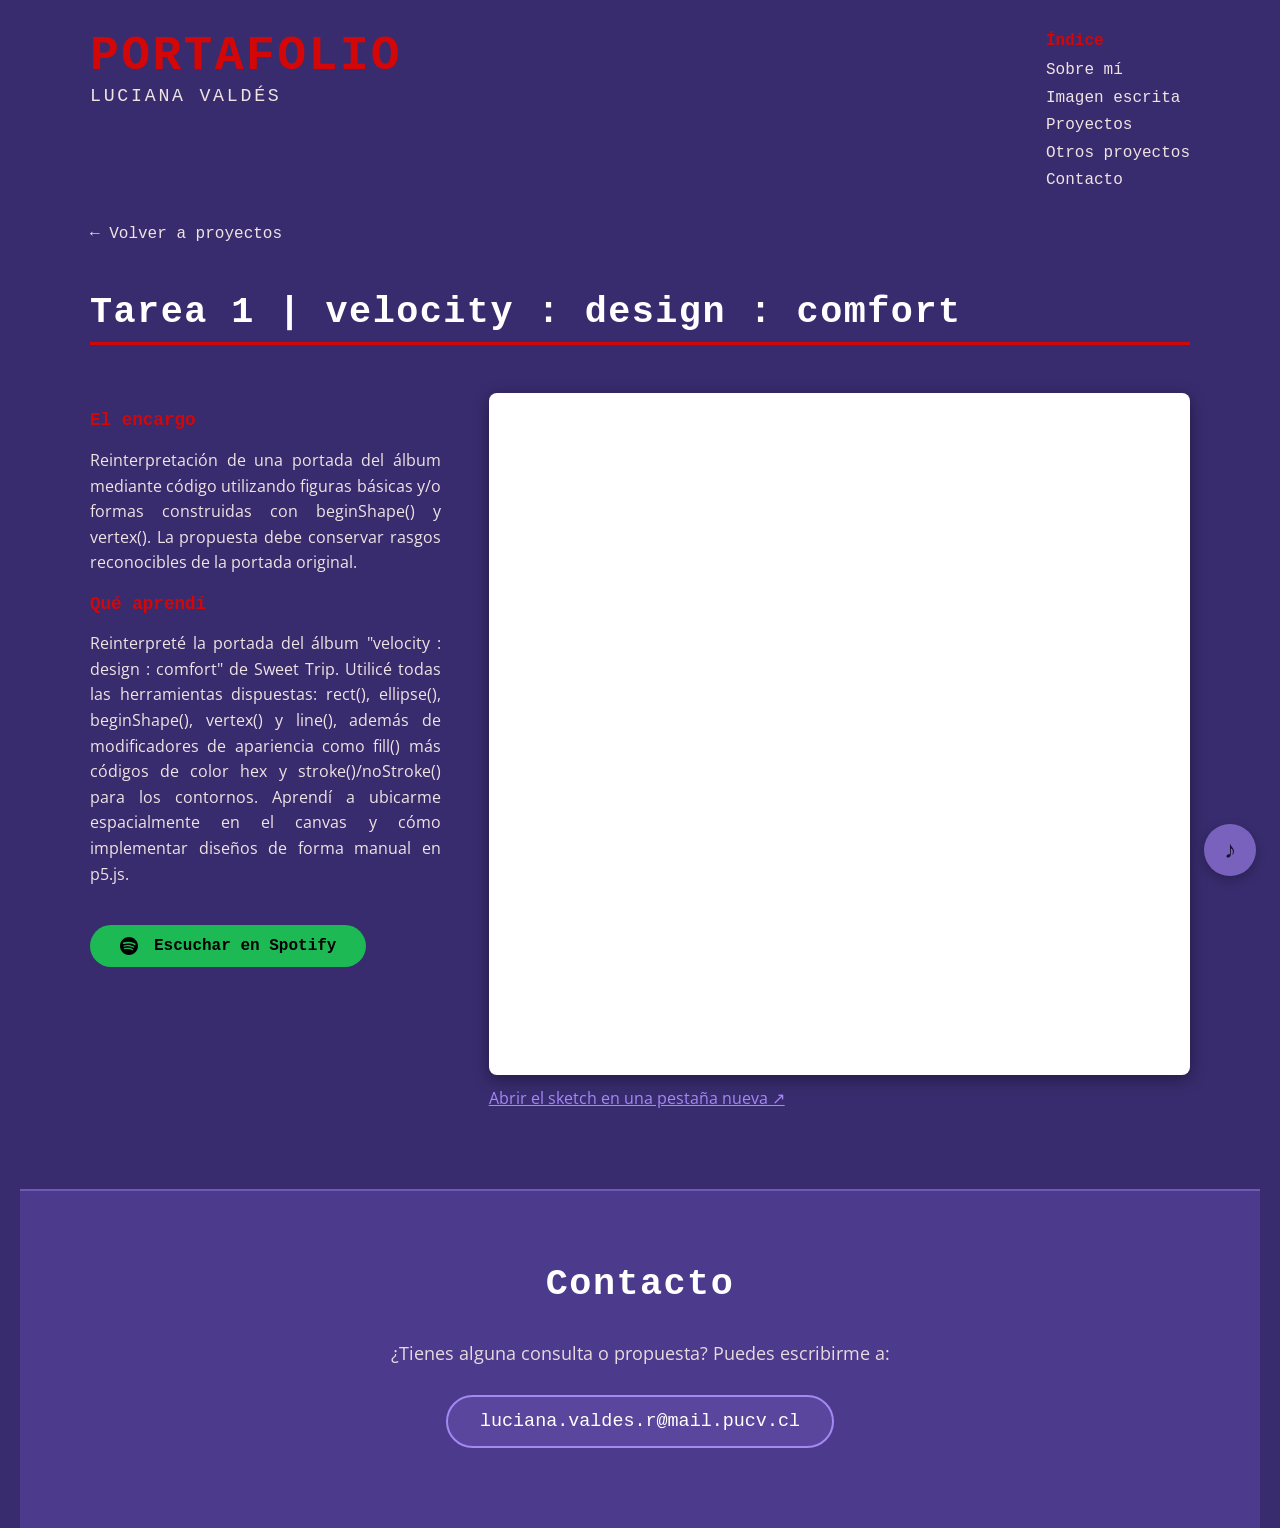
==== commit 56b7e908: "Actualizar link a album completo de Spotify, subrayado rojo de acento, boton wiki rojo y tipografia " ====
--- a/tareas/tarea1.html
+++ b/tareas/tarea1.html
@@ -6,7 +6,7 @@
     <meta name="viewport" content="width=device-width, initial-scale=1.0">
     <title>Tarea 1 | Portafolio Luciana Valdés</title>
     <!-- "../" sube una carpeta: estamos en /tareas, y style.css está en la raíz -->
-    <link rel="stylesheet" href="../style.css?v=20261026">
+    <link rel="stylesheet" href="../style.css?v=20261026bb">
 </head>
 
 <body>
@@ -72,7 +72,7 @@
             </p>
 
             <!-- Botón de Spotify -->
-            <a class="boton boton-spotify" href="https://open.spotify.com/intl-es/track/4JDdbnKobkyn7j2o76D1mV?si=034f3560dcc04a93" target="_blank" rel="noopener noreferrer">
+            <a class="boton boton-spotify" href="https://open.spotify.com/intl-es/album/0eUUQ4rly8Q8PyJPWLgde2?si=sCozT9gcR46F8T8lKxir7g" target="_blank" rel="noopener noreferrer">
                 <svg width="18" height="18" viewBox="0 0 24 24" fill="currentColor" aria-hidden="true" style="vertical-align: middle; margin-right: 8px;"><path d="M12 0C5.4 0 0 5.4 0 12s5.4 12 12 12 12-5.4 12-12S18.66 0 12 0zm5.521 17.34c-.24.359-.66.48-1.021.24-2.82-1.74-6.36-2.101-10.561-1.141-.418.122-.779-.179-.899-.539-.12-.421.18-.78.54-.9 4.56-1.021 8.52-.6 11.64 1.32.42.18.479.659.301 1.02zm1.44-3.3c-.301.42-.841.6-1.262.3-3.239-1.98-8.159-2.58-11.939-1.38-.479.12-1.02-.12-1.14-.6-.12-.48.12-1.021.6-1.141C9.6 9.9 15 10.561 18.72 12.84c.361.181.54.78.241 1.2zm.12-3.36C15.24 8.4 8.82 8.16 5.16 9.301c-.6.179-1.2-.181-1.38-.721-.18-.601.18-1.2.72-1.381 4.26-1.26 11.28-1.02 15.721 1.621.539.3.719 1.02.419 1.56-.299.421-1.02.599-1.559.3z"/></svg>
                 Escuchar en Spotify
             </a>
@@ -117,7 +117,7 @@
     </div>
 
     <!-- JavaScript para interactividad y navegación fluida -->
-    <script src="../script.js?v=20261026"></script>
+    <script src="../script.js?v=20261026b"></script>
 
 </body>
 
--- a/style.css
+++ b/style.css
@@ -16,14 +16,13 @@
 }
 
 
-h1, h2 {
-    font-family: 'Space Mono';
+h1, h2, h3 {
+    font-family: 'Lucida Console', 'Courier New', monospace;
     color: #d30707;
 }
 
-h3{
-    font-family: 'Open Sans';
-    font-size: 1em;
+h3 {
+    font-size: 1.1em;
 }
 
 p {
@@ -40,6 +39,7 @@
     align-items: flex-start;
     gap: 2em;
     padding-bottom: 2em;
+    font-family: 'Lucida Console', 'Courier New', monospace;
 }
 
 header h1 {
@@ -48,15 +48,16 @@
     line-height: 1;
     text-transform: uppercase;
     letter-spacing: 0.05em;
+    font-family: 'Lucida Console', 'Courier New', monospace;
 }
 
 .autora {
     display: block; /* El span es "inline": así baja a su propia línea */
     margin-top: 0.4em;
-    font-family: 'Open Sans';
-    font-size: 0.35em;
+    font-family: 'Lucida Console', 'Courier New', monospace;
+    font-size: 0.38em;
     font-weight: 400;
-    letter-spacing: 0.2em;
+    letter-spacing: 0.15em;
     color: #f0e3e3;
 }
 
@@ -77,14 +78,14 @@
 .indice a {
     display: inline-block;
     padding: 0.2em 0;
-    font-family: 'Space Mono';
+    font-family: 'Lucida Console', 'Courier New', monospace;
     color: #f0e3e3;
     text-decoration: none;
     transition: color 0.2s, transform 0.2s;
 }
 
 .indice a:hover {
-    color: #a588f4;
+    color: #d30707;
     transform: translateX(6px); /* Se corre un poco a la derecha */
 }
 
@@ -126,7 +127,7 @@
 }
 
 .logo-flotante {
-    font-family: 'Space Mono';
+    font-family: 'Lucida Console', 'Courier New', monospace;
     font-size: 1.15em;
     font-weight: 700;
     color: #f0e3e3;
@@ -139,10 +140,10 @@
 }
 
 .autora-flotante {
-    font-family: 'Open Sans';
-    font-size: 0.65em;
+    font-family: 'Lucida Console', 'Courier New', monospace;
+    font-size: 0.7em;
     font-weight: 400;
-    letter-spacing: 0.15em;
+    letter-spacing: 0.12em;
     color: rgba(240, 227, 227, 0.85);
     text-transform: none;
 }
@@ -158,7 +159,7 @@
 }
 
 .indice-flotante a {
-    font-family: 'Space Mono';
+    font-family: 'Lucida Console', 'Courier New', monospace;
     font-size: 0.88em;
     color: #f0e3e3;
     text-decoration: none;
@@ -168,7 +169,7 @@
 }
 
 .indice-flotante a:hover {
-    color: #a588f4;
+    color: #d30707;
     transform: translateY(-2px);
 }
 
@@ -184,13 +185,14 @@
 .seccion h2,
 .tarea h2,
 .pie-pagina h2 {
+    font-family: 'Lucida Console', 'Courier New', monospace;
     font-size: 2.3em;
     letter-spacing: 0.04em;
     margin-top: 0;
     margin-bottom: 0.8em;
     color: #ffffff;
     display: inline-block;
-    border-bottom: 3px solid #a588f4;
+    border-bottom: 3px solid #d30707;
     padding-bottom: 0.25em;
 }
 
@@ -284,16 +286,19 @@
     margin-top: 2em;
     padding: 15px 45px;
     border-radius: 50px;
-    background-color: #a588f4;
-    color: #000;
-    font-family: 'Space Mono';
-    text-decoration: none;
-    transition: background-color 0.2s, color 0.2s;
+    background-color: #d30707;
+    color: #ffffff;
+    font-family: 'Lucida Console', 'Courier New', monospace;
+    font-weight: 700;
+    text-decoration: none;
+    transition: background-color 0.2s, transform 0.2s, box-shadow 0.2s;
 }
 
 .boton:hover {
-    background-color: #000;
-    color: white;
+    background-color: #b00505;
+    color: #ffffff;
+    transform: translateY(-2px);
+    box-shadow: 0 6px 20px rgba(211, 7, 7, 0.45);
 }
 
 /* Botón de Spotify en Tarea 1 */
@@ -495,14 +500,14 @@
 }
 
 .volver {
-    font-family: 'Space Mono';
+    font-family: 'Lucida Console', 'Courier New', monospace;
     color: #f0e3e3; /* Mismo color claro del texto, para que se lea sobre el fondo oscuro */
     text-decoration: none;
     transition: color 0.2s;
 }
 
 .volver:hover {
-    color: #a588f4;
+    color: #d30707;
 }
 
 .tarea-info p {
@@ -642,8 +647,8 @@
     background-color: rgba(165, 136, 244, 0.15);
     border: 2px solid #a588f4;
     border-radius: 40px;
-    font-family: 'Space Mono';
-    font-size: 1.25em;
+    font-family: 'Lucida Console', 'Courier New', monospace;
+    font-size: 1.15em;
     color: #ffffff;
     text-decoration: none;
     transition: all 0.25s ease;
